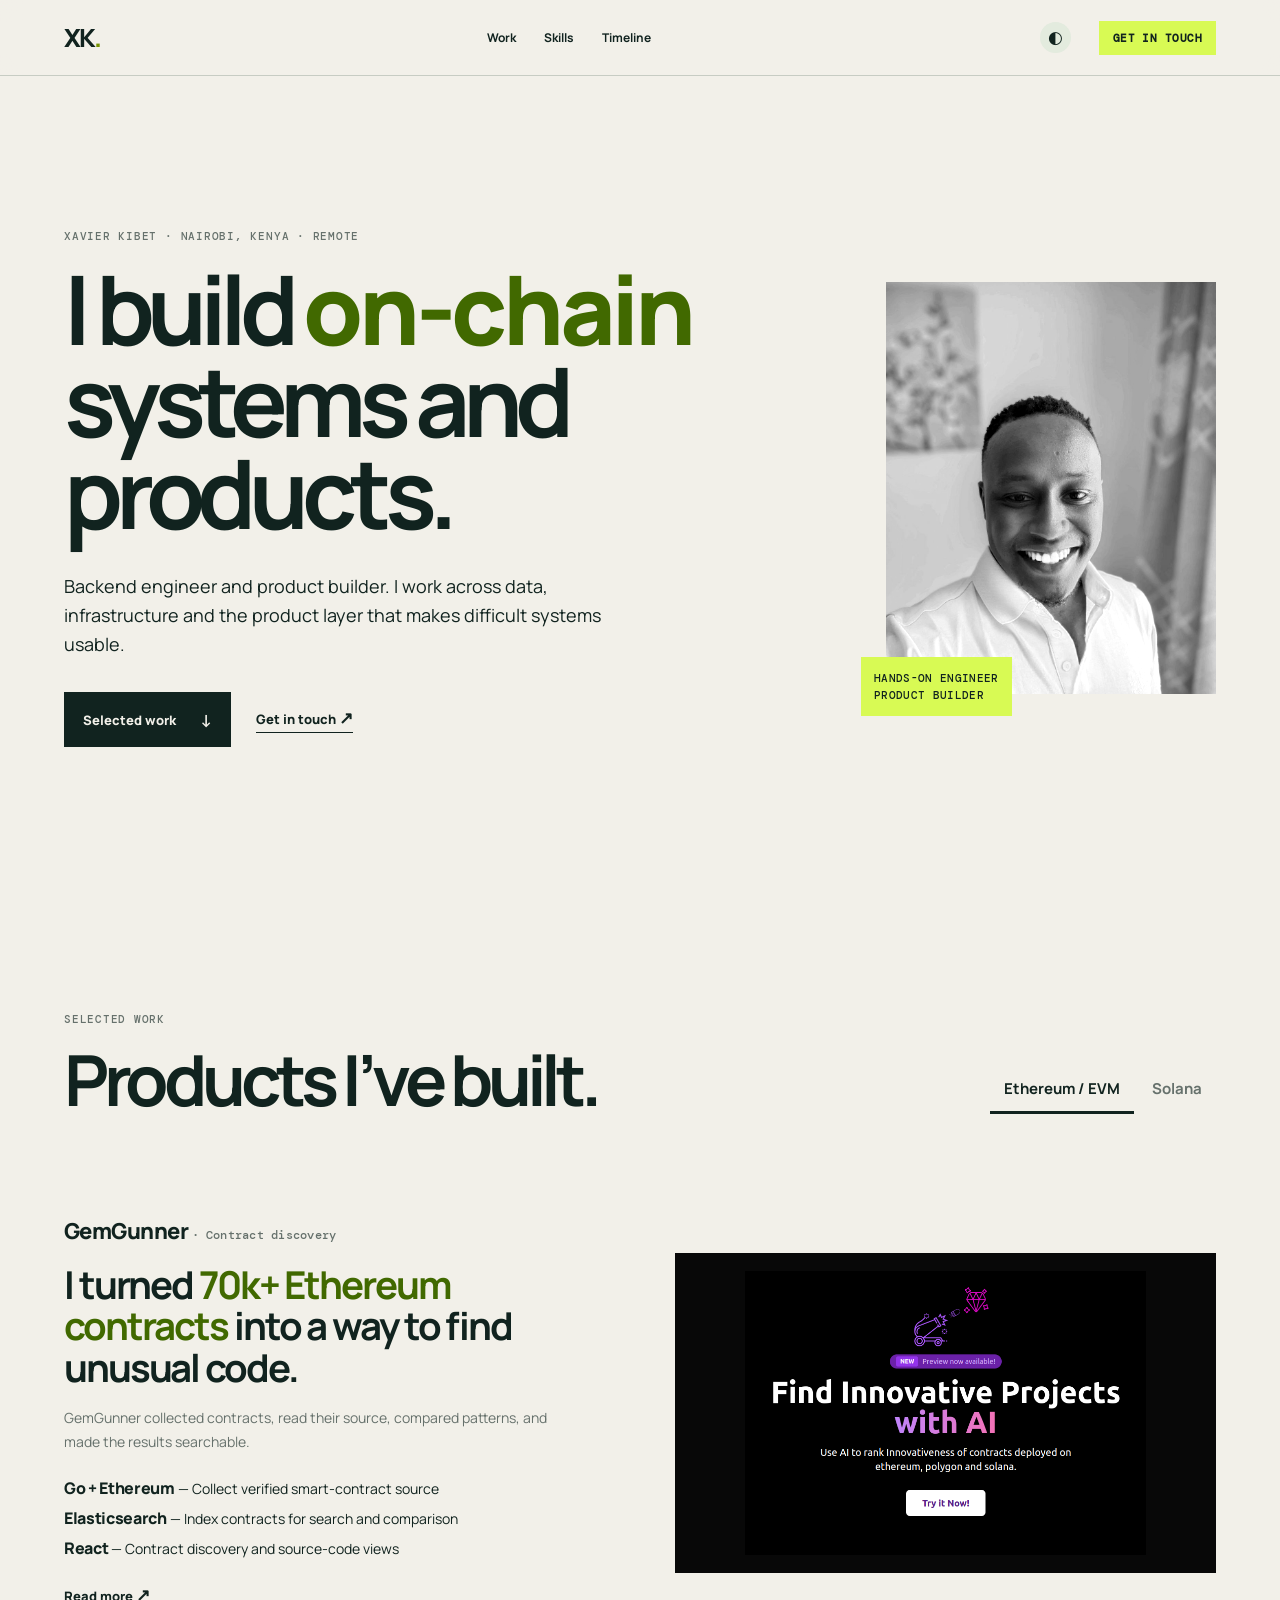
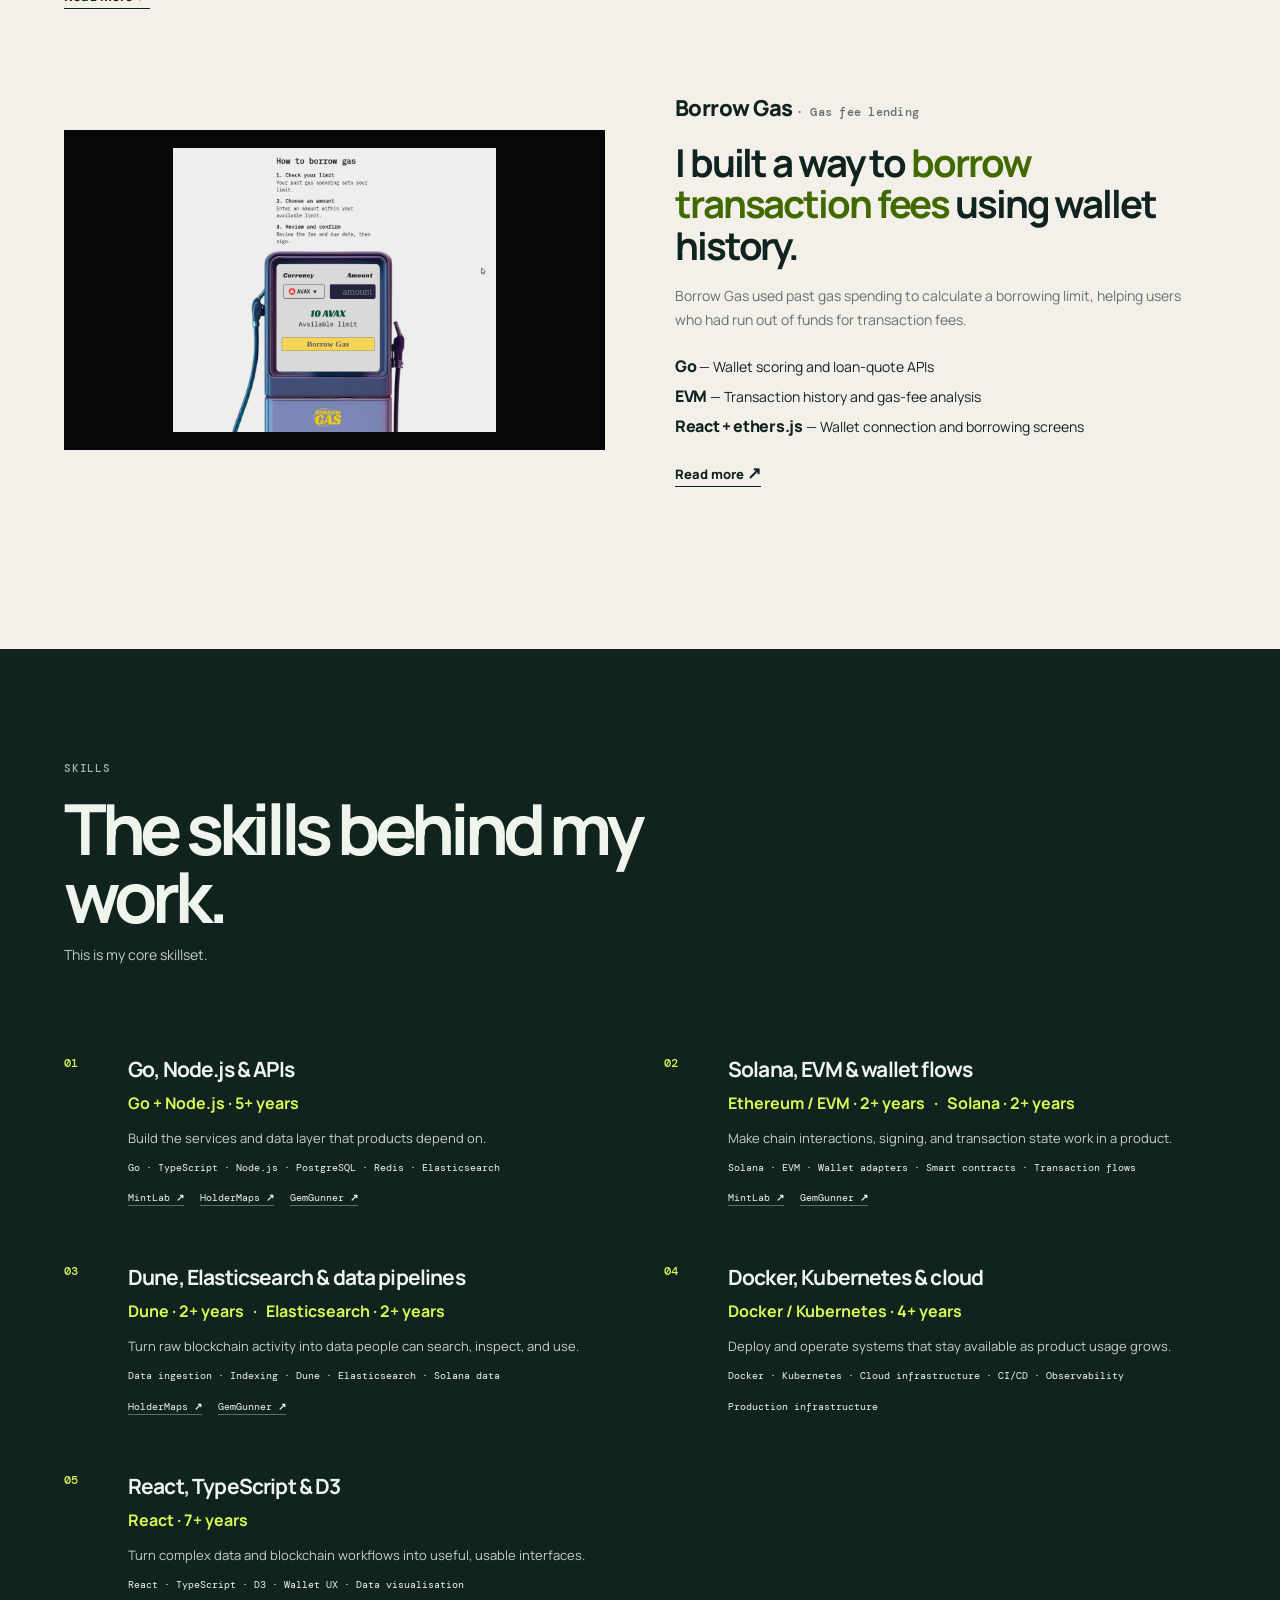
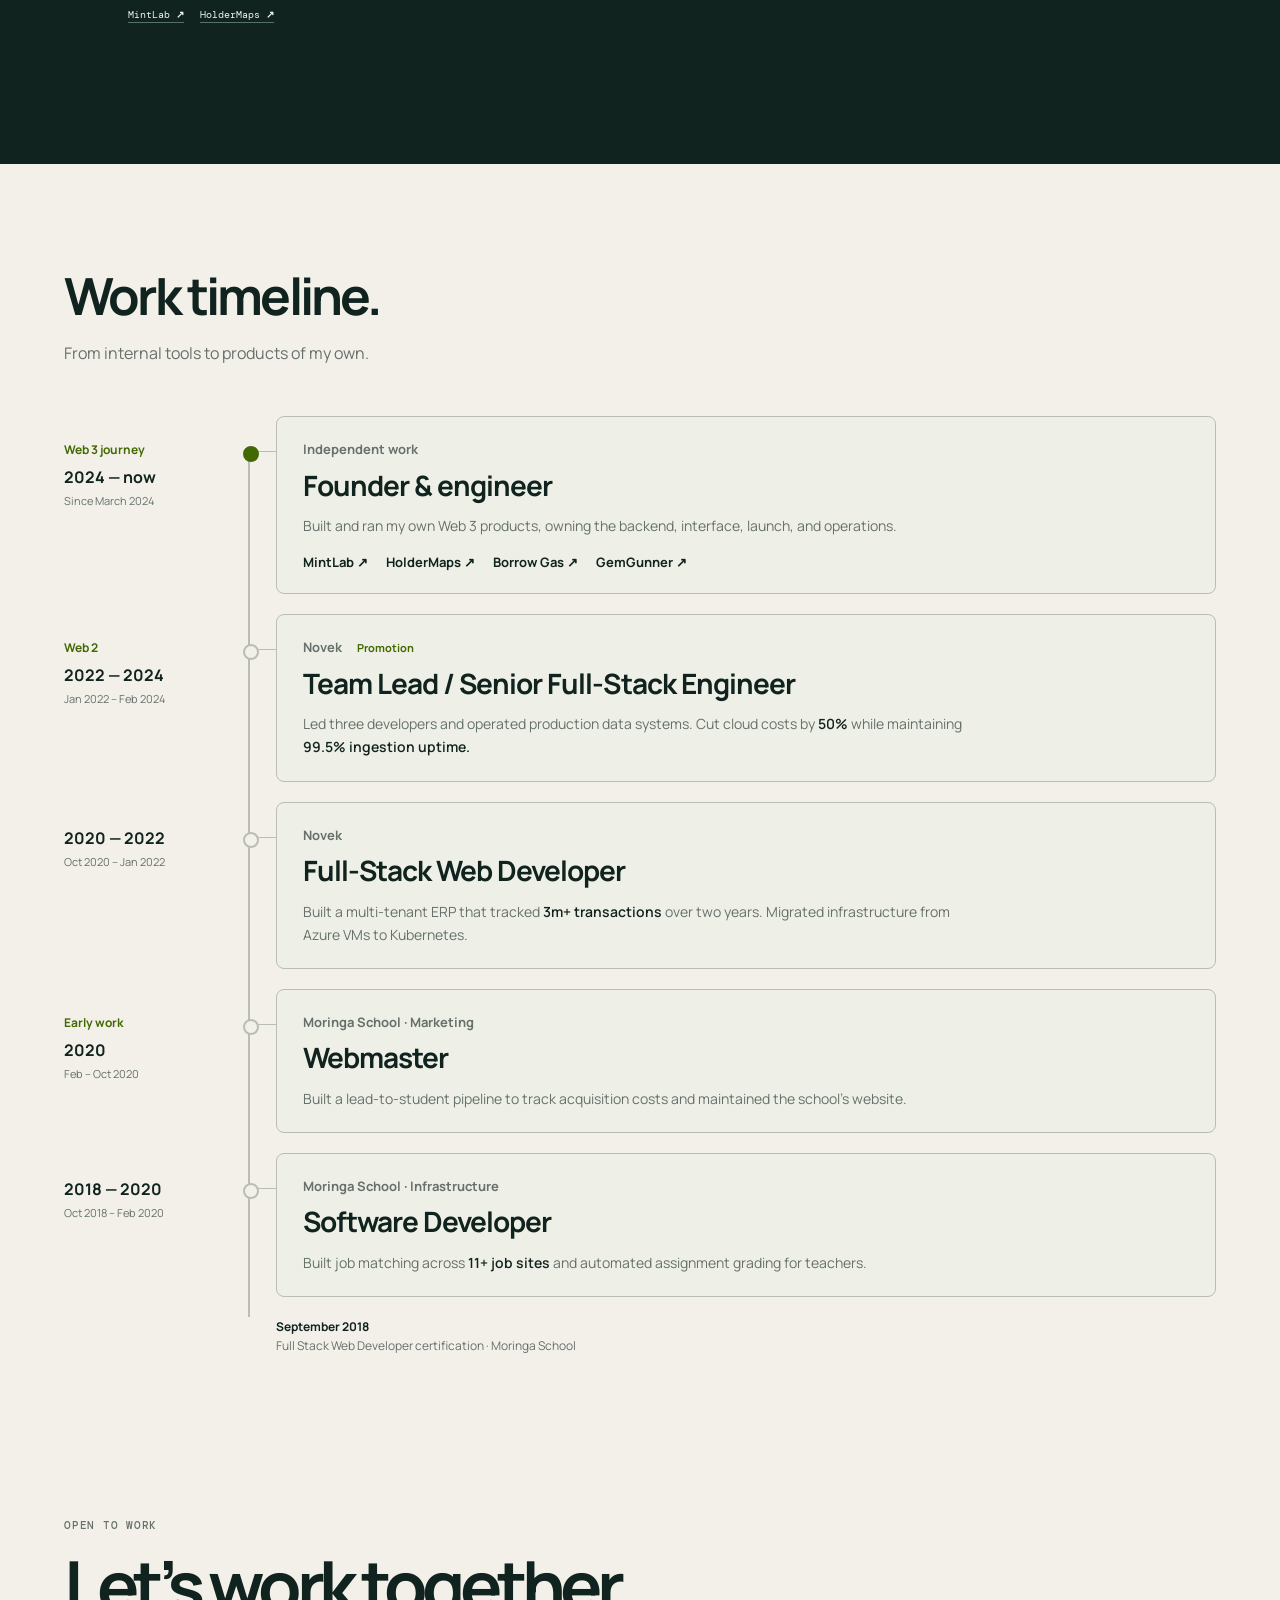
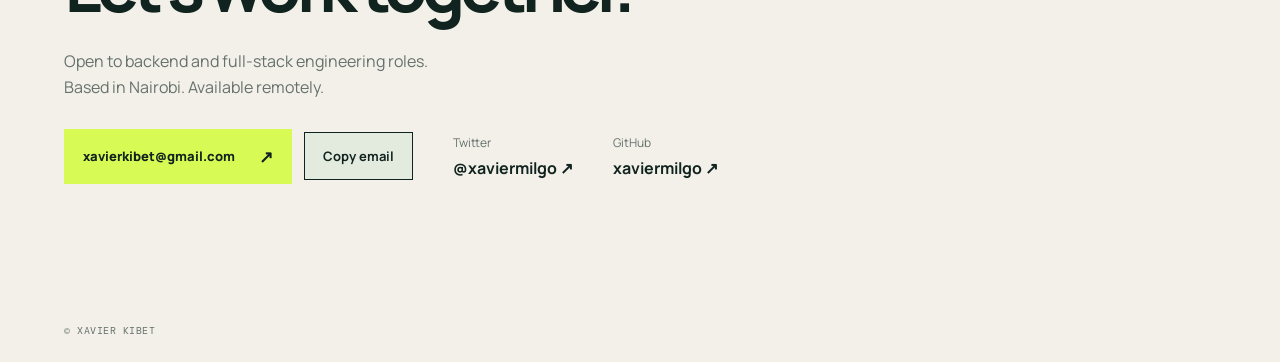
==== index.html @ a95733aa "Public portfolio" ====
<!doctype html>
<html lang="en">
  <head>
    <meta charset="UTF-8" />
    <meta name="viewport" content="width=device-width, initial-scale=1.0" />
    <meta name="description" content="Xavier Kibet — backend engineer and product builder for on-chain systems." />
    <title>Xavier Kibet — Systems, data, and shipped products</title>
    <link rel="preconnect" href="https://fonts.googleapis.com" />
    <link rel="preconnect" href="https://fonts.gstatic.com" crossorigin />
    <link href="https://fonts.googleapis.com/css2?family=DM+Mono:wght@400;500&family=Manrope:wght@400;500;600;700;800&family=Playfair+Display:ital,wght@0,500;1,500&display=swap" rel="stylesheet" />
    <link rel="stylesheet" href="styles.css" />
    <link rel="stylesheet" href="skills.css" />
    <link rel="stylesheet" href="screenshots.css" />
    <link rel="stylesheet" href="gallery.css" />
    <link rel="stylesheet" href="hero.css" />
    <link rel="stylesheet" href="skills-list.css" />
    <link rel="stylesheet" href="surfaces.css" />
    <link rel="stylesheet" href="timeline.css" />
    <link rel="stylesheet" href="contact.css" />
    <script defer src="theme.js"></script>
    <script defer src="lightbox.js"></script>
    <script defer src="gallery.js"></script>
    <script defer src="contact.js"></script>
  </head>
  <body>
    <header class="site-header">
      <a class="brand" href="#top" aria-label="Xavier Kibet home">XK<span>.</span></a>
      <nav aria-label="Main navigation"><a href="#work">Work</a><a href="#skills">Skills</a><a href="#timeline">Timeline</a></nav>
      <div class="header-actions"><button class="theme-toggle" type="button" aria-label="Switch colour theme" title="Switch colour theme"><span aria-hidden="true">◐</span></button><a class="availability" href="#contact">Get in touch</a></div>
    </header>
    <main id="top">
      <section class="hero wrap">
        <div class="hero-copy"><p class="kicker">Xavier Kibet · Nairobi, Kenya · Remote</p><h1>I build <em>on-chain</em> systems and products.</h1><p class="lede">Backend engineer and product builder. I work across data, infrastructure and the product layer that makes difficult systems usable.</p><div class="hero-actions"><a class="button dark" href="#work">Selected work <b>↓</b></a><a class="inline-link" href="mailto:xavierkibet@gmail.com">Get in touch <b>↗</b></a></div></div>
        <figure class="portrait"><img src="assets/xavier-kibet.jpg" alt="Xavier Kibet" /><figcaption>Hands-on engineer<br />Product builder</figcaption></figure>
      </section>
      <section id="work" class="gallery wrap">
        <header class="section-heading work-heading">
          <div><p class="kicker">Selected work</p><h2>Products I’ve built.</h2></div>
          <nav class="work-nav" aria-label="Projects by ecosystem">
            <a id="evm-tab" href="?ecosystem=evm#work" data-ecosystem="evm">Ethereum / EVM</a>
            <a id="solana-tab" href="?ecosystem=solana#work" data-ecosystem="solana">Solana</a>
          </nav>
        </header>
        <section class="work-group" id="evm-work" aria-labelledby="evm-work-title">
          <h2 class="work-group-title" id="evm-work-title">Ethereum / EVM <span>2 projects</span></h2>
          <article class="project gemgunner"><div class="project-copy"><p class="project-number">GemGunner <span>· Contract discovery</span></p><h3>I turned <mark>70k+ Ethereum contracts</mark> into a way to find unusual code.</h3><p>GemGunner collected contracts, read their source, compared patterns, and made the results searchable.</p><ul class="project-skills" aria-label="Skills used in this project"><li><strong>Go + Ethereum</strong><span>Collect verified smart-contract source</span></li><li><strong>Elasticsearch</strong><span>Index contracts for search and comparison</span></li><li><strong>React</strong><span>Contract discovery and source-code views</span></li></ul><a class="inline-link" href="projects/gemgunner/">Read more <b>↗</b></a></div><figure class="visual project-shot" tabindex="0" role="button" aria-label="Open image"><img src="projects/gemgunner/assets-screenshot.png" alt="GemGunner homepage showing contract discovery product" /></figure></article>
          <article class="project borrowgas reverse">
          <div class="project-copy">
            <p class="project-number">Borrow Gas <span>· Gas fee lending</span></p>
            <h3>I built a way to <mark>borrow transaction fees</mark> using wallet history.</h3>
            <p>Borrow Gas used past gas spending to calculate a borrowing limit, helping users who had run out of funds for transaction fees.</p>
            <ul class="project-skills" aria-label="Skills used in this project">
              <li><strong>Go</strong><span>Wallet scoring and loan-quote APIs</span></li>
              <li><strong>EVM</strong><span>Transaction history and gas-fee analysis</span></li>
              <li><strong>React + ethers.js</strong><span>Wallet connection and borrowing screens</span></li>
            </ul>
            <a class="inline-link" href="projects/borrow-gas/">Read more <b>↗</b></a>
          </div>
          <figure class="visual project-shot" tabindex="0" role="button" aria-label="Open Borrow Gas image"><img src="projects/borrow-gas/assets/product-screen.png" alt="Borrow Gas interface showing an AVAX borrowing amount and available limit" /></figure>
        </article>
        </section>
        <section class="work-group" id="solana-work" aria-labelledby="solana-work-title">
          <h2 class="work-group-title" id="solana-work-title">Solana <span>2 projects</span></h2>
          <article class="project mintlab"><div class="project-copy"><p class="project-number">MintLab <span>· Memecoin launchpad</span></p><h3>I built a Solana address tool used for <mark>100+ token launches.</mark></h3><p>It searched for memorable token addresses, then took people through launch. A single RTX 3090 found seven-character matches in under five minutes.</p><ul class="project-skills" aria-label="Skills used in this project"><li><strong>Go</strong><span>Address-search and token-launch APIs</span></li><li><strong>Solana</strong><span>Wallet signing and token deployment</span></li><li><strong>React</strong><span>Search, payment and launch screens</span></li></ul><a class="inline-link" href="projects/mintlab/">Read more <b>↗</b></a></div><figure class="visual project-shot" tabindex="0" role="button" aria-label="Open image"><img src="projects/mintlab/assets/product-screen.png" alt="MintLab product interface" /></figure></article>
          <article class="project holdermaps reverse"><div class="project-copy"><p class="project-number">HolderMaps <span>· Token ownership maps</span></p><h3>I made <mark>2m+ Solana wallet relationships</mark> easier to see.</h3><p>HolderMaps turned token ownership from a table of addresses into a visual map people could inspect.</p><ul class="project-skills" aria-label="Skills used in this project"><li><strong>Go + Dune</strong><span>Collect and process Solana ownership data</span></li><li><strong>Elasticsearch</strong><span>Index wallet relationships for lookup</span></li><li><strong>React + D3</strong><span>Interactive maps of token holders</span></li></ul><a class="inline-link" href="projects/holdermaps/">Read more <b>↗</b></a></div><figure class="visual project-shot" tabindex="0" role="button" aria-label="Open image"><img src="projects/holdermaps/assets/product-screen.png" alt="HolderMaps token ownership product interface" /></figure></article>
        </section>
      </section>
      <section id="skills" class="skills"><div class="wrap"><header class="section-heading"><p class="kicker">Skills</p><h2>The skills behind my work.</h2><p class="skills-intro">This is my core skillset.</p></header><ol class="skill-list"><li><span class="skill-count">01</span><div><h3>Go, Node.js &amp; APIs</h3><p class="experience-note"><strong>Go + Node.js · 5+ years</strong></p><p>Build the services and data layer that products depend on.</p><p class="skill-tech">Go · TypeScript · Node.js · PostgreSQL · Redis · Elasticsearch</p><div class="skill-projects"><a href="projects/mintlab/">MintLab <b>↗</b></a><a href="projects/holdermaps/">HolderMaps <b>↗</b></a><a href="projects/gemgunner/">GemGunner <b>↗</b></a></div></div></li><li><span class="skill-count">02</span><div><h3>Solana, EVM &amp; wallet flows</h3><p class="experience-note"><strong>Ethereum / EVM · 2+ years &nbsp; · &nbsp; Solana · 2+ years</strong></p><p>Make chain interactions, signing, and transaction state work in a product.</p><p class="skill-tech">Solana · EVM · Wallet adapters · Smart contracts · Transaction flows</p><div class="skill-projects"><a href="projects/mintlab/">MintLab <b>↗</b></a><a href="projects/gemgunner/">GemGunner <b>↗</b></a></div></div></li><li><span class="skill-count">03</span><div><h3>Dune, Elasticsearch &amp; data pipelines</h3><p class="experience-note"><strong>Dune · 2+ years &nbsp; · &nbsp; Elasticsearch · 2+ years</strong></p><p>Turn raw blockchain activity into data people can search, inspect, and use.</p><p class="skill-tech">Data ingestion · Indexing · Dune · Elasticsearch · Solana data</p><div class="skill-projects"><a href="projects/holdermaps/">HolderMaps <b>↗</b></a><a href="projects/gemgunner/">GemGunner <b>↗</b></a></div></div></li><li><span class="skill-count">04</span><div><h3>Docker, Kubernetes &amp; cloud</h3><p class="experience-note"><strong>Docker / Kubernetes · 4+ years</strong></p><p>Deploy and operate systems that stay available as product usage grows.</p><p class="skill-tech">Docker · Kubernetes · Cloud infrastructure · CI/CD · Observability</p><div class="skill-projects"><span>Production infrastructure</span></div></div></li><li><span class="skill-count">05</span><div><h3>React, TypeScript &amp; D3</h3><p class="experience-note"><strong>React · 7+ years</strong></p><p>Turn complex data and blockchain workflows into useful, usable interfaces.</p><p class="skill-tech">React · TypeScript · D3 · Wallet UX · Data visualisation</p><div class="skill-projects"><a href="projects/mintlab/">MintLab <b>↗</b></a><a href="projects/holdermaps/">HolderMaps <b>↗</b></a></div></div></li></ol></div></section>
      <section id="timeline" class="timeline wrap" aria-labelledby="timeline-title">
        <header class="timeline-heading"><h2 id="timeline-title">Work timeline.</h2><p>From internal tools to products of my own.</p></header>
        <ol class="timeline-rows">
          <li class="timeline-row" data-era="web3" id="timeline-web3">
            <p class="timeline-date"><span class="timeline-era">Web 3 journey</span><strong>2024 — now</strong><span>Since March 2024</span></p>
            <article><p class="timeline-company">Independent work</p><h3>Founder &amp; engineer</h3><p>Built and ran my own Web 3 products, owning the backend, interface, launch, and operations.</p><div class="timeline-projects"><a href="projects/mintlab/">MintLab ↗</a><a href="projects/holdermaps/">HolderMaps ↗</a><a href="projects/borrow-gas/">Borrow Gas ↗</a><a href="projects/gemgunner/">GemGunner ↗</a></div></article>
          </li>
          <li class="timeline-row" data-era="web2" id="timeline-web2">
            <p class="timeline-date"><span class="timeline-era">Web 2</span><strong>2022 — 2024</strong><span>Jan 2022 – Feb 2024</span></p>
            <article><p class="timeline-company">Novek <span>Promotion</span></p><h3>Team Lead / Senior Full-Stack Engineer</h3><p>Led three developers and operated production data systems. Cut cloud costs by <strong>50%</strong> while maintaining <strong>99.5% ingestion uptime.</strong></p></article>
          </li>
          <li class="timeline-row" data-era="web2">
            <p class="timeline-date"><strong>2020 — 2022</strong><span>Oct 2020 – Jan 2022</span></p>
            <article><p class="timeline-company">Novek</p><h3>Full-Stack Web Developer</h3><p>Built a multi-tenant ERP that tracked <strong>3m+ transactions</strong> over two years. Migrated infrastructure from Azure VMs to Kubernetes.</p></article>
          </li>
          <li class="timeline-row" data-era="early" id="timeline-early">
            <p class="timeline-date"><span class="timeline-era">Early work</span><strong>2020</strong><span>Feb – Oct 2020</span></p>
            <article><p class="timeline-company">Moringa School · Marketing</p><h3>Webmaster</h3><p>Built a lead-to-student pipeline to track acquisition costs and maintained the school’s website.</p></article>
          </li>
          <li class="timeline-row" data-era="early">
            <p class="timeline-date"><strong>2018 — 2020</strong><span>Oct 2018 – Feb 2020</span></p>
            <article><p class="timeline-company">Moringa School · Infrastructure</p><h3>Software Developer</h3><p>Built job matching across <strong>11+ job sites</strong> and automated assignment grading for teachers.</p></article>
          </li>
        </ol>
        <p class="timeline-origin"><strong>September 2018</strong> Full Stack Web Developer certification · Moringa School</p>
      </section>
      <section id="contact" class="contact wrap" aria-labelledby="contact-title">
        <p class="kicker">Open to work</p>
        <h2 id="contact-title">Let’s work together.</h2>
        <p>Open to backend and full-stack engineering roles.<br />Based in Nairobi. Available remotely.</p>
        <div class="contact-links">
          <div class="contact-email">
            <a class="button acid" href="mailto:xavierkibet@gmail.com">xavierkibet@gmail.com <b aria-hidden="true">↗</b></a>
            <button class="copy-email" type="button" data-email="xavierkibet@gmail.com">Copy email</button>
            <span class="copy-status" role="status" aria-live="polite"></span>
          </div>
          <a class="contact-social" href="https://twitter.com/xaviermilgo" target="_blank" rel="noreferrer"><span>Twitter</span><strong>@xaviermilgo <b aria-hidden="true">↗</b></strong></a>
          <a class="contact-social" href="https://github.com/xaviermilgo" target="_blank" rel="noreferrer"><span>GitHub</span><strong>xaviermilgo <b aria-hidden="true">↗</b></strong></a>
        </div>
      </section>
    </main><dialog class="lightbox" aria-label="Expanded project image"><button class="lightbox-close" type="button" aria-label="Close expanded image">×</button><img class="lightbox-image" alt="" /></dialog><footer><span>© Xavier Kibet</span></footer>
  </body>
</html>
---- styles.css ----
:root{--ink:#11231f;--paper:#f2f0e9;--surface:#e3ebde;--lime:#d8fa54;--orange:#ff6b35;--muted:#66716c;--line:#c7ccc3;--inverse:#eff4ec;--shadow:rgba(17,35,31,.11)}@media(prefers-color-scheme:dark){:root{--ink:#edf3ed;--paper:#12211d;--surface:#1a3029;--lime:#c6f04d;--orange:#ff8152;--muted:#abb9b0;--line:#38534a;--inverse:#11231f;--shadow:rgba(0,0,0,.24)}}body[data-theme=light]{--ink:#11231f;--paper:#f2f0e9;--surface:#e3ebde;--lime:#d8fa54;--orange:#ff6b35;--muted:#66716c;--line:#c7ccc3;--inverse:#eff4ec;--shadow:rgba(17,35,31,.11)}body[data-theme=dark]{--ink:#edf3ed;--paper:#12211d;--surface:#1a3029;--lime:#c6f04d;--orange:#ff8152;--muted:#abb9b0;--line:#38534a;--inverse:#11231f;--shadow:rgba(0,0,0,.24)}*{box-sizing:border-box}html{scroll-behavior:smooth}body{margin:0;color:var(--ink);background:var(--paper);font-family:Manrope,Arial,sans-serif;transition:background .2s,color .2s}a{color:inherit;text-decoration:none}.wrap{max-width:1280px;margin:auto;padding-left:clamp(24px,5vw,76px);padding-right:clamp(24px,5vw,76px)}.site-header{height:76px;display:flex;align-items:center;justify-content:space-between;padding:0 clamp(24px,5vw,76px);border-bottom:1px solid var(--line);position:sticky;top:0;background:color-mix(in srgb,var(--paper) 94%,transparent);backdrop-filter:blur(12px);z-index:10}.brand{font-weight:800;font-size:25px;letter-spacing:-.09em}.brand span{color:#769300}.site-header nav,.header-actions{display:flex;align-items:center;gap:28px}.site-header nav{font-size:12px;font-weight:700}.availability{font-family:"DM Mono",monospace;font-size:11px;text-transform:uppercase;letter-spacing:.04em}.availability i{display:inline-block;width:8px;height:8px;border-radius:50%;background:#48b879;margin-right:7px}.theme-toggle{width:31px;height:31px;border:1px solid var(--line);border-radius:50%;background:transparent;color:var(--ink);cursor:pointer;font-size:17px;line-height:1}.hero{min-height:calc(100vh - 76px);display:grid;grid-template-columns:1.35fr .65fr;align-items:center;gap:60px;padding-top:60px;padding-bottom:60px}.kicker,.project-number{font:500 11px "DM Mono",monospace;letter-spacing:.07em;text-transform:uppercase;margin:0 0 20px;color:var(--muted)}.hero h1,.section-heading h2,.archive h2,.contact h2{letter-spacing:-.075em;line-height:.96;margin:0}.hero h1{font-size:clamp(56px,7.5vw,110px);max-width:800px}.hero h1 em{font-family:"Playfair Display",Georgia,serif;font-weight:500}.lede{font-size:18px;line-height:1.62;max-width:600px;margin:33px 0}.hero-actions{display:flex;align-items:center;gap:25px}.button{font-size:13px;font-weight:800;padding:16px 19px;display:inline-flex;gap:24px;align-items:center}.button.dark{color:var(--paper);background:var(--ink)}.button.acid{background:var(--lime);color:#11231f}.button b,.inline-link b{font-size:17px}.inline-link{font-size:13px;font-weight:800;border-bottom:1px solid var(--ink);padding-bottom:3px}.portrait{margin:0;position:relative;max-width:330px;justify-self:end}.portrait:after{content:"";position:absolute;z-index:-1;width:100%;height:100%;border:1px solid var(--ink);right:-19px;top:18px}.portrait img{display:block;width:100%;aspect-ratio:4/5;object-fit:cover;filter:grayscale(100%) contrast(1.1)}.portrait figcaption{background:var(--lime);color:#11231f;font:500 11px/1.5 "DM Mono",monospace;text-transform:uppercase;letter-spacing:.03em;padding:13px;position:absolute;bottom:-22px;left:-25px}.gallery{padding-top:112px;padding-bottom:120px;border-top:1px solid var(--line)}.section-heading{margin-bottom:60px}.section-heading h2{font-size:clamp(42px,5.5vw,75px);max-width:770px}.project{display:grid;grid-template-columns:1fr 1fr;gap:70px;align-items:center;border-top:1px solid var(--line);padding:45px 0}.project:last-child{border-bottom:1px solid var(--line)}.project.reverse .project-copy{order:2}.project.reverse .visual{order:1}.project h3{font-size:clamp(28px,3vw,43px);line-height:1.08;letter-spacing:-.055em;margin:0 0 18px}.project h3 mark{color:#587000;background:transparent}.project-copy>p:not(.project-number){font-size:14px;line-height:1.72;color:var(--muted);max-width:520px;margin:0 0 19px}.project-tags{display:flex;gap:7px;flex-wrap:wrap;margin:0 0 22px}.project-tags span{border:1px solid var(--line);border-radius:20px;padding:5px 9px;font:10px "DM Mono",monospace;color:var(--muted)}.visual{height:320px;position:relative;background:var(--surface);overflow:hidden;padding:21px}.visual-label{font:500 10px "DM Mono",monospace;text-transform:uppercase;letter-spacing:.06em;color:var(--muted)}.gpu-flow{position:absolute;inset:0 22px;top:98px;display:flex;align-items:center}.flow-box{width:31%;min-height:106px;border:1px solid var(--ink);background:var(--paper);padding:15px;display:flex;flex-direction:column;justify-content:center;font:700 13px/1.1 Manrope}.flow-box small{font:10px/1.45 "DM Mono",monospace;color:var(--muted);margin-top:8px}.flow-box.core{background:var(--ink);color:var(--paper);align-items:center;text-align:center;position:relative}.flow-box.core i{position:absolute;width:8px;height:8px;border-radius:50%;background:var(--lime)}.flow-box.core i:nth-child(1){top:17px;left:19px}.flow-box.core i:nth-child(2){top:17px;right:19px}.flow-box.core i:nth-child(3){bottom:17px;left:19px}.flow-box.core i:nth-child(4){bottom:17px;right:19px}.flow-box.verified{color:#4d7c10;text-align:center;font-size:27px}.arrow{flex:1;text-align:center;font-size:22px}.visual-stat{position:absolute;bottom:21px;left:21px;display:flex;align-items:baseline;gap:9px}.visual-stat strong{font-size:23px;letter-spacing:-.06em}.visual-stat span{font:10px "DM Mono",monospace;color:var(--muted)}.map-visual{background:var(--ink)}.map-visual .visual-label{color:#aebfb6}.map-node{position:absolute;border-radius:50%;background:var(--lime);box-shadow:0 0 0 7px rgba(216,250,84,.13)}.map-node.a{width:55px;height:55px;top:75px;left:26%}.map-node.b{width:30px;height:30px;top:163px;left:17%;background:var(--orange)}.map-node.c{width:80px;height:80px;top:125px;left:48%}.map-node.d{width:23px;height:23px;top:75px;right:18%;background:var(--orange)}.map-node.e{width:39px;height:39px;bottom:50px;right:28%}.map-node.f{width:18px;height:18px;bottom:42px;left:39%;background:#8ed6ff}.map-line{position:absolute;height:1px;background:#7b968a;transform-origin:left}.map-line.one{width:140px;left:27%;top:116px;transform:rotate(26deg)}.map-line.two{width:135px;left:55%;top:163px;transform:rotate(-41deg)}.map-line.three{width:120px;left:29%;top:189px;transform:rotate(-22deg)}.map-caption{position:absolute;bottom:21px;left:21px;color:#bfcfc6;font:10px "DM Mono",monospace;text-transform:uppercase}.index-visual ol{list-style:none;padding:0;margin:48px 0 0;display:flex;gap:0}.index-visual li{flex:1;border-top:1px solid var(--ink);padding:13px 6px 0;font:10px "DM Mono",monospace;text-transform:uppercase;color:var(--muted)}.index-visual li span{display:block;color:var(--ink);margin-bottom:7px}.index-result{position:absolute;bottom:26px;right:26px;background:var(--lime);color:#11231f;padding:15px;display:flex;flex-direction:column}.index-result b{font-size:28px;letter-spacing:-.07em}.index-result small{font:9px "DM Mono",monospace;text-transform:uppercase}.skills{background:var(--ink);color:var(--inverse);padding:112px 0}.skills .kicker{color:#a7b9ae}.skills-grid{display:grid;grid-template-columns:repeat(4,1fr);border-top:1px solid #587166}.skills-grid article{border-right:1px solid #587166;min-height:285px;padding:20px 20px 0 0;margin-right:20px}.skills-grid article:last-child{border:0}.skills-grid article>p{font:11px "DM Mono",monospace;color:var(--lime)}.skills-grid h3{font-size:23px;letter-spacing:-.05em;line-height:1.05;margin:42px 0 20px}.skills-grid ul{list-style:none;padding:0;margin:0;columns:2}.skills-grid li{font-size:12px;line-height:1.75;color:#b9c9c0}.archive{padding-top:125px;padding-bottom:125px}.archive h2,.contact h2{font-size:clamp(42px,5.5vw,75px);max-width:790px}.archive-intro{line-height:1.65;max-width:570px;color:var(--muted);margin:27px 0 44px}.archive-grid{display:grid;grid-template-columns:repeat(3,1fr);gap:15px}.archive-item{border:1px solid var(--line);min-height:240px;padding:21px;display:flex;flex-direction:column}.archive-item.featured{background:var(--surface)}.archive-item span{font:10px "DM Mono",monospace;text-transform:uppercase;color:#60730c}.archive-item h3{font-size:31px;letter-spacing:-.06em;margin:42px 0 12px}.archive-item p{font-size:13px;line-height:1.55;color:var(--muted);margin:0}.archive-item b{font-size:12px;margin-top:auto}.contact{border-top:1px solid var(--line);padding-top:115px;padding-bottom:115px}.contact>p:not(.kicker){max-width:550px;line-height:1.65;color:var(--muted);margin:28px 0}.contact .button{margin-top:10px}footer{padding:25px clamp(24px,5vw,76px);border-top:1px solid var(--line);display:flex;justify-content:space-between;font:10px "DM Mono",monospace;text-transform:uppercase;color:var(--muted);letter-spacing:.05em}@media(max-width:760px){.site-header{height:65px}.site-header nav{display:none}.header-actions{gap:13px}.availability{font-size:10px}.hero{grid-template-columns:1fr;gap:55px;padding-top:75px}.portrait{justify-self:start;width:62%;margin-left:15px}.hero h1{font-size:clamp(53px,16vw,83px)}.gallery,.archive{padding-top:78px;padding-bottom:78px}.project,.project.reverse{grid-template-columns:1fr;gap:29px}.project.reverse .project-copy{order:1}.project.reverse .visual{order:2}.visual{height:290px}.flow-box{padding:10px;font-size:11px}.flow-box small{font-size:8px}.visual-stat{right:21px}.visual-stat span{max-width:120px}.skills{padding:78px 0}.skills-grid,.archive-grid{grid-template-columns:1fr}.skills-grid article{border-right:0;border-bottom:1px solid #587166;margin:0;padding:19px 0;min-height:0}.skills-grid h3{margin:24px 0 15px}.archive-grid{gap:10px}footer{gap:12px;flex-wrap:wrap}}
---- skills.css ----
.skills{background:#11231f;color:#eff4ec}.skills .kicker{color:#a7b9ae}.skill-evidence-grid{display:grid;grid-template-columns:repeat(3,1fr);border-top:1px solid #587166}.skill-evidence-grid article{padding:25px 22px 28px 0;margin:0 22px 0 0;border-right:1px solid #587166;border-bottom:1px solid #587166}.skill-evidence-grid article:nth-child(3n){border-right:0;margin-right:0;padding-right:0}.brand-strip{display:flex;gap:9px;height:58px;margin-bottom:25px}.brand-mark{width:58px;height:58px;border-radius:13px;display:grid;place-items:center;padding:13px}.brand-mark img{display:block;max-width:100%;max-height:100%}.brand-mark.on-light{background:#f7f8f6}.brand-mark.solana{background:#050505}.brand-mark.dune{background:#fff;padding:10px}.brand-mark.react{background:#061b25}.skill-evidence-grid h3{font-size:20px;line-height:1.05;letter-spacing:-.04em;margin:0 0 9px}.skill-evidence-grid p{font-size:12px;line-height:1.58;color:#c3d0c8;margin:0 0 13px;min-height:57px}.skill-projects{display:flex;flex-wrap:wrap;gap:7px}.skill-projects a,.skill-projects span{border:1px solid #587166;border-radius:15px;padding:5px 8px;color:#eff4ec;font:10px "DM Mono",monospace}.skill-projects a:hover{border-color:#d8fa54;color:#d8fa54}@media(max-width:760px){.skill-evidence-grid{grid-template-columns:1fr}.skill-evidence-grid article,.skill-evidence-grid article:nth-child(3n){margin:0;padding:20px 0;border-right:0}.skill-evidence-grid article:last-child{border-bottom:0}.skill-evidence-grid p{min-height:0}}
---- screenshots.css ----
.project-shot{margin:0;padding:18px;background:#080808;border:1px solid var(--line);display:flex;flex-direction:column;cursor:zoom-in}.project-shot img{width:100%;height:100%;object-fit:contain;object-position:center;display:block}.project-shot:focus-visible{outline:3px solid var(--lime);outline-offset:4px}.lightbox{max-width:min(1200px,94vw);max-height:92vh;padding:0;border:0;background:#080808;box-shadow:0 24px 80px rgba(0,0,0,.55)}.lightbox::backdrop{background:rgba(0,0,0,.82);backdrop-filter:blur(4px)}.lightbox-image{display:block;max-width:94vw;max-height:92vh;width:auto;height:auto}.lightbox-close{position:fixed;top:18px;right:18px;width:42px;height:42px;border:1px solid rgba(255,255,255,.45);border-radius:50%;background:rgba(0,0,0,.65);color:#fff;font-size:30px;line-height:1;cursor:pointer;z-index:2}@media(max-width:760px){.lightbox-close{top:12px;right:12px}}
---- gallery.css ----
.work-heading {
  display: flex;
  align-items: flex-end;
  justify-content: space-between;
  gap: 24px;
}

.work-nav {
  display: flex;
  flex-shrink: 0;
  gap: 4px;
  margin: 0;
  font-size: 15px;
  font-weight: 700;
}

.work-nav a {
  padding: 12px 14px;
  border-bottom: 3px solid transparent;
  text-decoration: none;
  color: var(--muted);
  white-space: nowrap;
}

.work-nav a[aria-selected="true"] {
  color: var(--ink);
  border-bottom-color: currentColor;
}

.work-nav a:hover {
  color: var(--ink);
}

.has-tabs .work-group-title {
  display: none;
}

.has-tabs .work-group {
  margin-top: 0;
}

.work-group[hidden] {
  display: none;
}

@media (max-width: 1050px) {
  .work-heading {
    flex-wrap: wrap;
  }
  .work-nav {
    margin-left: auto;
  }
}

@media (max-width: 600px) {
  .work-nav {
    width: 100%;
    justify-content: flex-end;
    font-size: 14px;
  }
}

.work-nav a:focus-visible {
  outline: 2px solid var(--ink);
  outline-offset: 5px;
}

.work-group {
  scroll-margin-top: 100px;
}

.work-group + .work-group {
  margin-top: 40px;
}

.work-group-title {
  display: flex;
  align-items: baseline;
  gap: 16px;
  margin: 0 0 20px;
  color: var(--ink);
  font-size: 24px;
  letter-spacing: -.03em;
}

.work-group-title span {
  color: var(--muted);
  font: 500 12px/1.4 "DM Mono", monospace;
  letter-spacing: 0;
}

.project-skills {
  list-style: none;
  padding: 0;
  margin: 16px 0 20px;
}

.project-skills li {
  padding: 3px 0;
  line-height: 1.5;
}

.project-skills strong {
  color: var(--ink);
  font: 800 16px/1.5 "Manrope", sans-serif;
  letter-spacing: -.02em;
}

.project-skills span {
  color: var(--ink);
  font-size: 14px;
  line-height: 1.5;
}

.project-skills span::before {
  content: " — ";
}

.project h3 mark {
  color: #416900;
  background: transparent;
}

.project-number {
  font: 800 22px/1.15 "Manrope", sans-serif;
  letter-spacing: -.025em;
  text-transform: none;
  color: var(--ink);
}

.project-number span {
  font: 500 12px/1.2 "DM Mono", monospace;
  letter-spacing: .02em;
  color: var(--muted);
}

body[data-theme="dark"] .project h3 mark {
  color: #d8fa54;
}

@media (prefers-color-scheme: dark) {
  body:not([data-theme]) .project h3 mark {
    color: #d8fa54;
  }
}
---- hero.css ----
.hero h1 em {
  color: #416900;
  font-family: inherit;
  font-style: normal;
  font-weight: 800;
  white-space: nowrap;
  letter-spacing: -.045em;
}

body[data-theme="dark"] .hero h1 em {
  color: #d8fa54;
}

@media (prefers-color-scheme: dark) {
  body:not([data-theme]) .hero h1 em {
    color: #d8fa54;
  }
}
---- skills-list.css ----
.skills .section-heading {
  max-width: 720px;
}

.skills-intro {
  max-width: 580px;
  margin: 14px 0 0;
  color: #c3d0c8;
  font-size: 14px;
  line-height: 1.6;
}

.skill-list {
  display: grid;
  grid-template-columns: repeat(2, minmax(0, 1fr));
  gap: 0 48px;
  margin: 50px 0 0;
  padding: 0;
  list-style: none;
  border-top: 1px solid #587166;
}

.skill-list li {
  display: grid;
  grid-template-columns: 48px 1fr;
  gap: 16px;
  padding: 28px 0;
  border-bottom: 1px solid #587166;
}

.skill-count {
  color: #d8fa54;
  font: 500 12px "DM Mono", monospace;
}

.skill-list h3 {
  margin: 0 0 8px;
  color: #eff4ec;
  font-size: 21px;
  letter-spacing: -.04em;
}

.skill-list p:not(.skill-tech) {
  margin: 0 0 12px;
  color: #c3d0c8;
  font-size: 13px;
  line-height: 1.55;
}

.skill-tech {
  margin: 0 0 13px;
  color: #eff4ec;
  font: 10px/1.55 "DM Mono", monospace;
}

@media (max-width: 700px) {
  .skill-list {
    grid-template-columns: 1fr;
    gap: 0;
    margin-top: 34px;
  }
}
---- surfaces.css ----
/* Use spacing for structure; reserve lines for interactive cues. */
.gallery,
.project,
.project:last-child,
.project-shot,
.skill-list,
.skill-list li,
.contact,
footer {
  border: 0;
}

.portrait::after {
  display: none;
}

.theme-toggle {
  border: 0;
  background: var(--surface);
}

.skill-projects {
  gap: 8px 16px;
}

.skill-projects a,
.skill-projects span {
  border: 0;
  border-radius: 0;
  padding: 3px 0;
}

.skill-projects a {
  text-decoration: underline;
  text-decoration-color: #587166;
  text-underline-offset: 4px;
}

.skill-projects a:hover {
  text-decoration-color: currentColor;
}
---- timeline.css ----
.timeline {
  --timeline-accent: #416900;
  --timeline-stroke: color-mix(in srgb, var(--ink) 25%, var(--paper));
  padding-top: 96px;
  padding-bottom: 48px;
  scroll-margin-top: 90px;
}
.timeline-heading { margin-bottom: 32px; }
.timeline-heading h2 { margin: 0; font-size: clamp(36px, 4vw, 54px); letter-spacing: -.055em; }
.timeline-heading p { color: var(--muted); margin: 12px 0 0; font-size: 16px; }
.timeline-rows { position: relative; list-style: none; padding: 20px 0 0; margin: 0; }
.timeline-rows::before {
  content: "";
  position: absolute;
  left: 184px;
  top: 52px;
  bottom: 0;
  width: 2px;
  background: var(--timeline-stroke);
}
.timeline-row {
  position: relative;
  display: grid;
  grid-template-columns: 160px minmax(0, 1fr);
  gap: 52px;
  align-items: start;
  padding-bottom: 20px;
  scroll-margin-top: 170px;
}
.timeline-row::before {
  content: "";
  position: absolute;
  left: 179px;
  top: 30px;
  width: 12px;
  height: 12px;
  border: 2px solid var(--timeline-stroke);
  border-radius: 50%;
  background: var(--paper);
  z-index: 2;
}
.timeline-row::after {
  content: "";
  position: absolute;
  left: 190px;
  top: 35px;
  width: 22px;
  height: 1px;
  background: var(--timeline-stroke);
  z-index: 1;
}
.timeline-date { margin: 25px 0 0; }
.timeline-date strong { display: block; font-size: 16px; font-weight: 700; }
.timeline-date span { display: block; margin-top: 5px; font-size: 11px; color: var(--muted); }
.timeline-date .timeline-era { margin: 0 0 8px; color: var(--timeline-accent); font-size: 12px; font-weight: 700; }
.timeline-row article {
  position: relative;
  padding: 22px 26px;
  border: 1px solid var(--timeline-stroke);
  border-radius: 8px;
  background: color-mix(in srgb, var(--surface) 25%, var(--paper));
}
.timeline-row article .timeline-company {
  margin: 0 0 8px;
  font-size: 13px;
  font-weight: 700;
  color: var(--muted);
}
.timeline-company span { margin-left: 12px; color: var(--timeline-accent); font-size: 11px; }
.timeline-row h3 { margin: 0; font-size: clamp(21px, 2.2vw, 28px); letter-spacing: -.035em; line-height: 1.2; }
.timeline-row article p { font-size: 14px; line-height: 1.65; color: var(--muted); margin: 12px 0 0; max-width: 680px; }
.timeline-row article p strong { color: var(--ink); font-weight: 600; }
.timeline-row:first-child::before { background: var(--timeline-accent); border-color: var(--timeline-accent); }
.timeline-projects { display: flex; flex-wrap: wrap; gap: 8px 18px; margin-top: 16px; }
.timeline-projects a { font-size: 13px; font-weight: 700; }
.timeline-projects a:hover { text-decoration: underline; text-underline-offset: 4px; }
.timeline-origin { margin: 0 0 0 212px; color: var(--muted); font-size: 12px; line-height: 1.6; }
.timeline-origin strong { display: block; color: var(--ink); }
body[data-theme="dark"] .timeline { --timeline-accent: #d8fa54; }
@media (prefers-color-scheme: dark) {
  body:not([data-theme]) .timeline { --timeline-accent: #d8fa54; }
}
.skill-list .experience-note strong { color: #d8fa54; font-size: 16px; }
@media (max-width: 760px) {
  .timeline { padding-top: 64px; }
  .timeline-rows::before { left: 5px; top: 26px; }
  .timeline-row { grid-template-columns: 1fr; gap: 10px; padding: 0 0 24px 28px; scroll-margin-top: 155px; }
  .timeline-date { margin: 0; }
  .timeline-date strong { display: inline; font-size: 14px; }
  .timeline-date span { display: inline; margin-left: 8px; font-size: 10px; }
  .timeline-date .timeline-era { display: block; margin: 0 0 6px; }
  .timeline-row::before { left: 0; top: 5px; }
  .timeline-row::after { left: 11px; top: 10px; width: 17px; }
  .timeline-row article { padding: 18px; }
  .timeline-origin { margin-left: 28px; }
}
@media (prefers-reduced-motion: reduce) {
  html { scroll-behavior: auto; }
}
---- contact.css ----
.contact {
  scroll-margin-top: 90px;
}
.header-actions .availability {
  display: inline-flex;
  align-items: center;
  gap: 8px;
  padding: 10px 14px;
  background: var(--lime);
  color: #11231f;
  border-radius: 0;
  font-weight: 700;
}
.header-actions .availability:hover { text-decoration: underline; text-underline-offset: 3px; }
.header-actions .availability:focus-visible { outline: 2px solid var(--ink); outline-offset: 4px; }
.contact-links {
  display: flex;
  flex-wrap: wrap;
  align-items: center;
  gap: 28px 40px;
}
.contact-links .button { margin-top: 0; }
.contact-email { position: relative; display: flex; flex-wrap: wrap; align-items: center; gap: 12px; }
.copy-email {
  min-height: 48px;
  padding: 12px 18px;
  border: 1px solid var(--ink);
  border-radius: 0;
  background: var(--surface);
  color: var(--ink);
  font: inherit;
  font-size: 13px;
  font-weight: 700;
  cursor: pointer;
}
.copy-email:hover { background: var(--ink); color: var(--paper); }
.copy-email:active { transform: translateY(1px); }
.copy-email:focus-visible { outline: 2px solid var(--ink); outline-offset: 4px; }
.copy-status { position: absolute; top: 100%; left: 0; font-size: 12px; color: var(--ink); padding-top: 5px; }
.contact-social { display: grid; gap: 6px; }
.contact-social span { color: var(--muted); font-size: 12px; }
.contact-social strong { font-size: 16px; font-weight: 700; }
.contact-social:hover strong { text-decoration: underline; text-underline-offset: 4px; }
.contact-links a:focus-visible { outline: 2px solid var(--ink); outline-offset: 6px; }
@media (max-width: 600px) {
  .contact-links { gap: 24px 32px; }
  .contact-links .button { max-width: 100%; gap: 16px; }
}
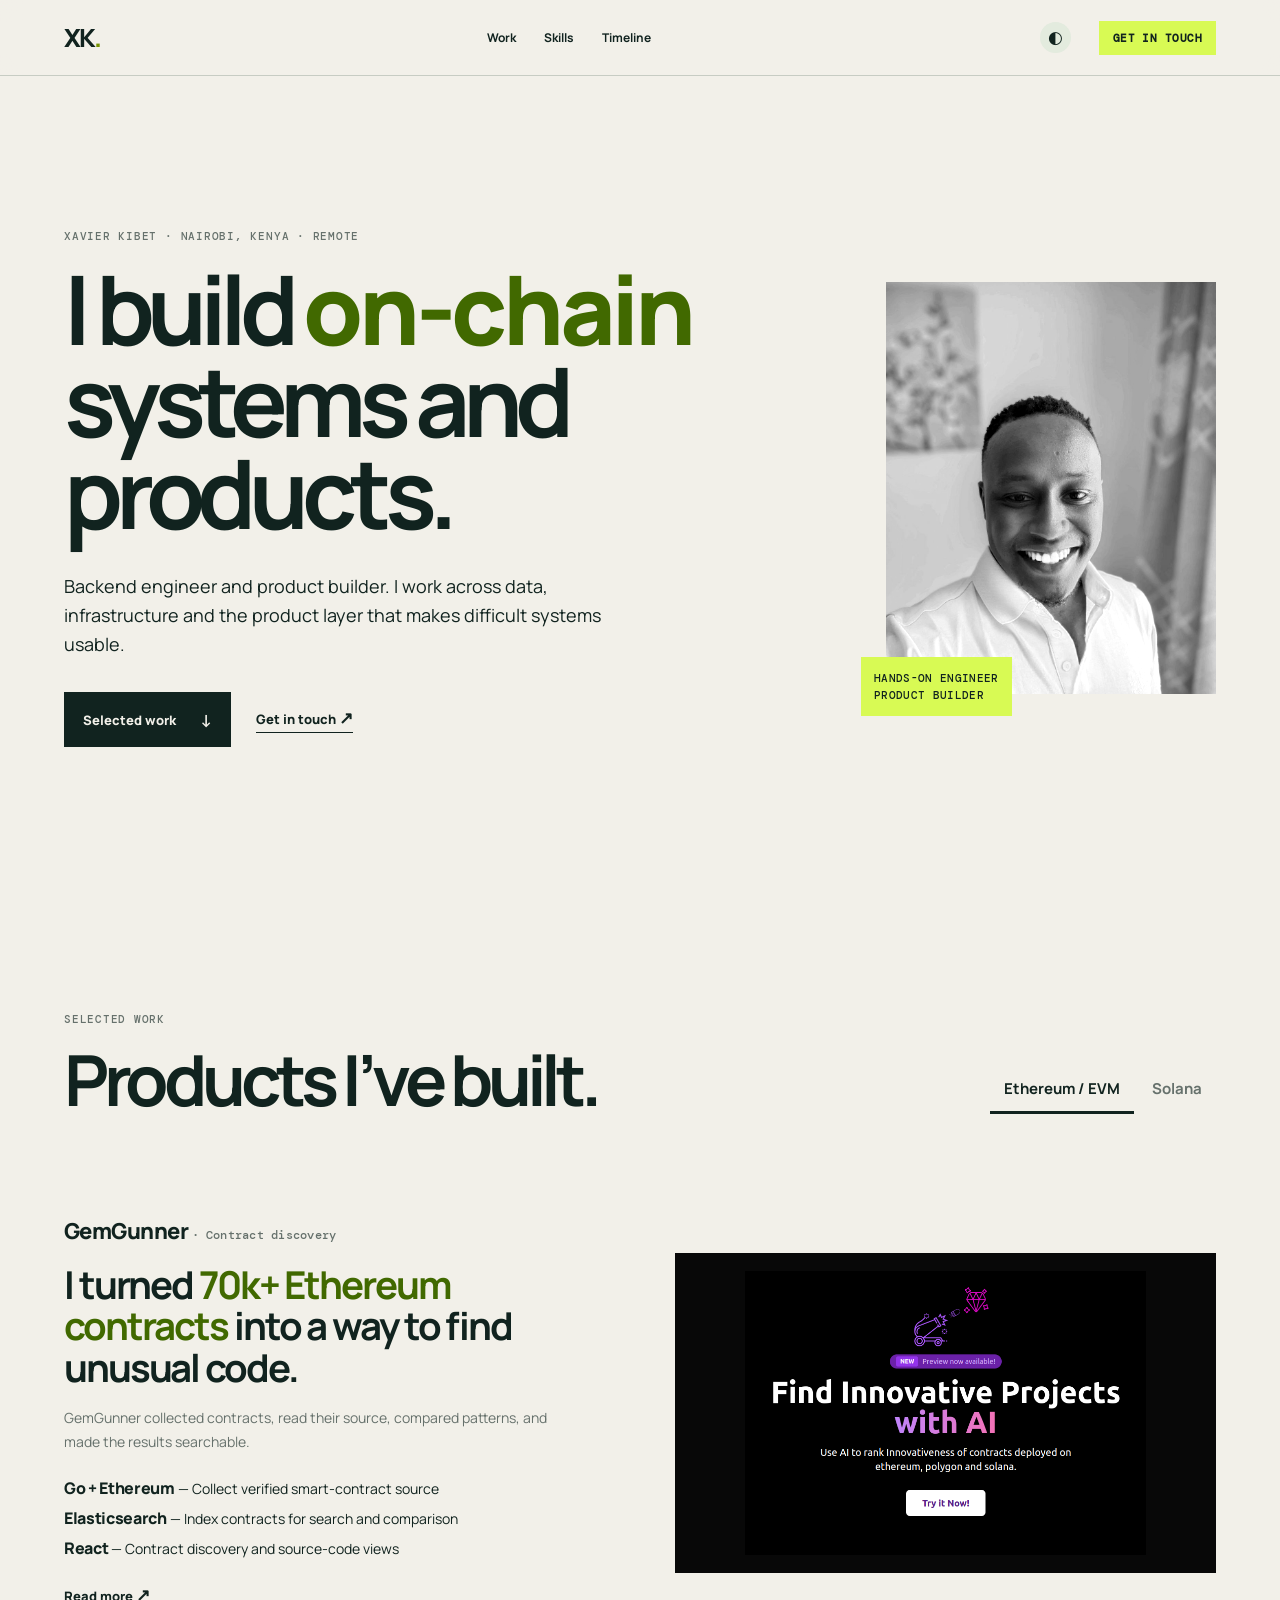
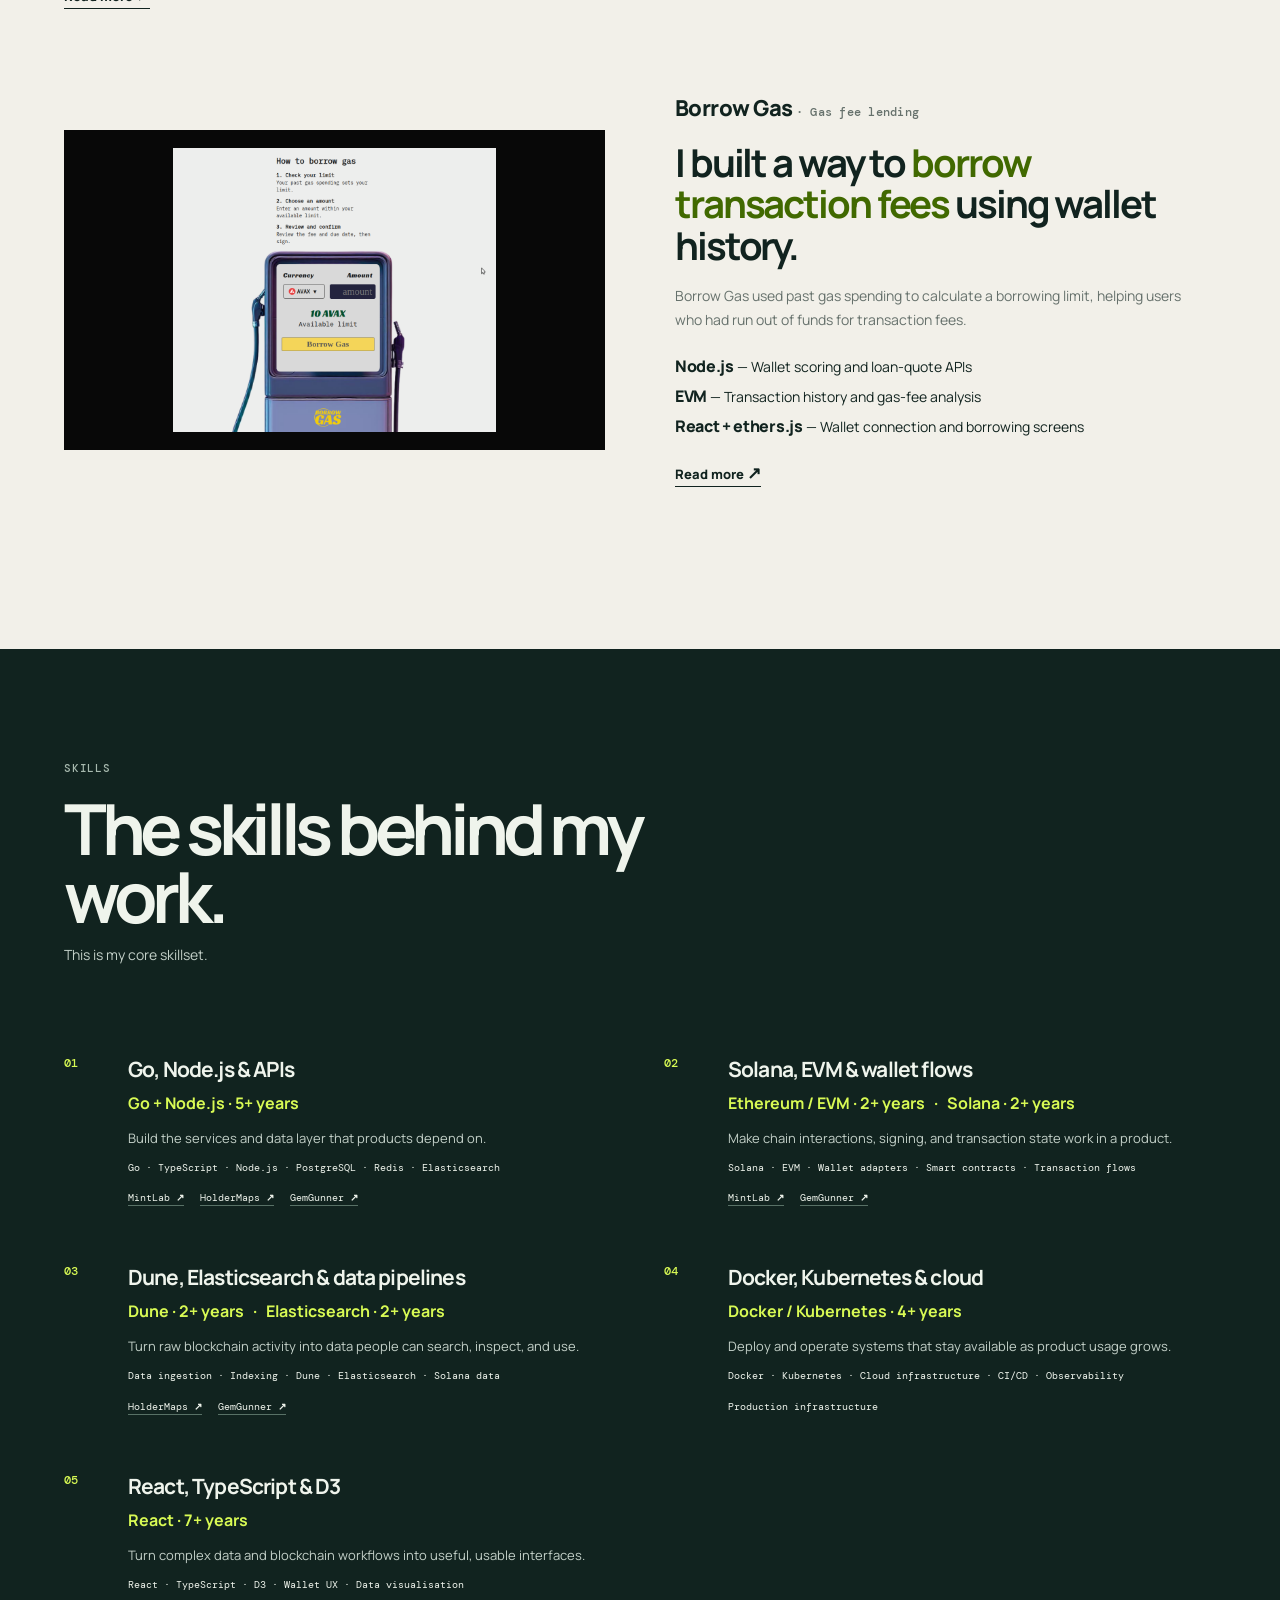
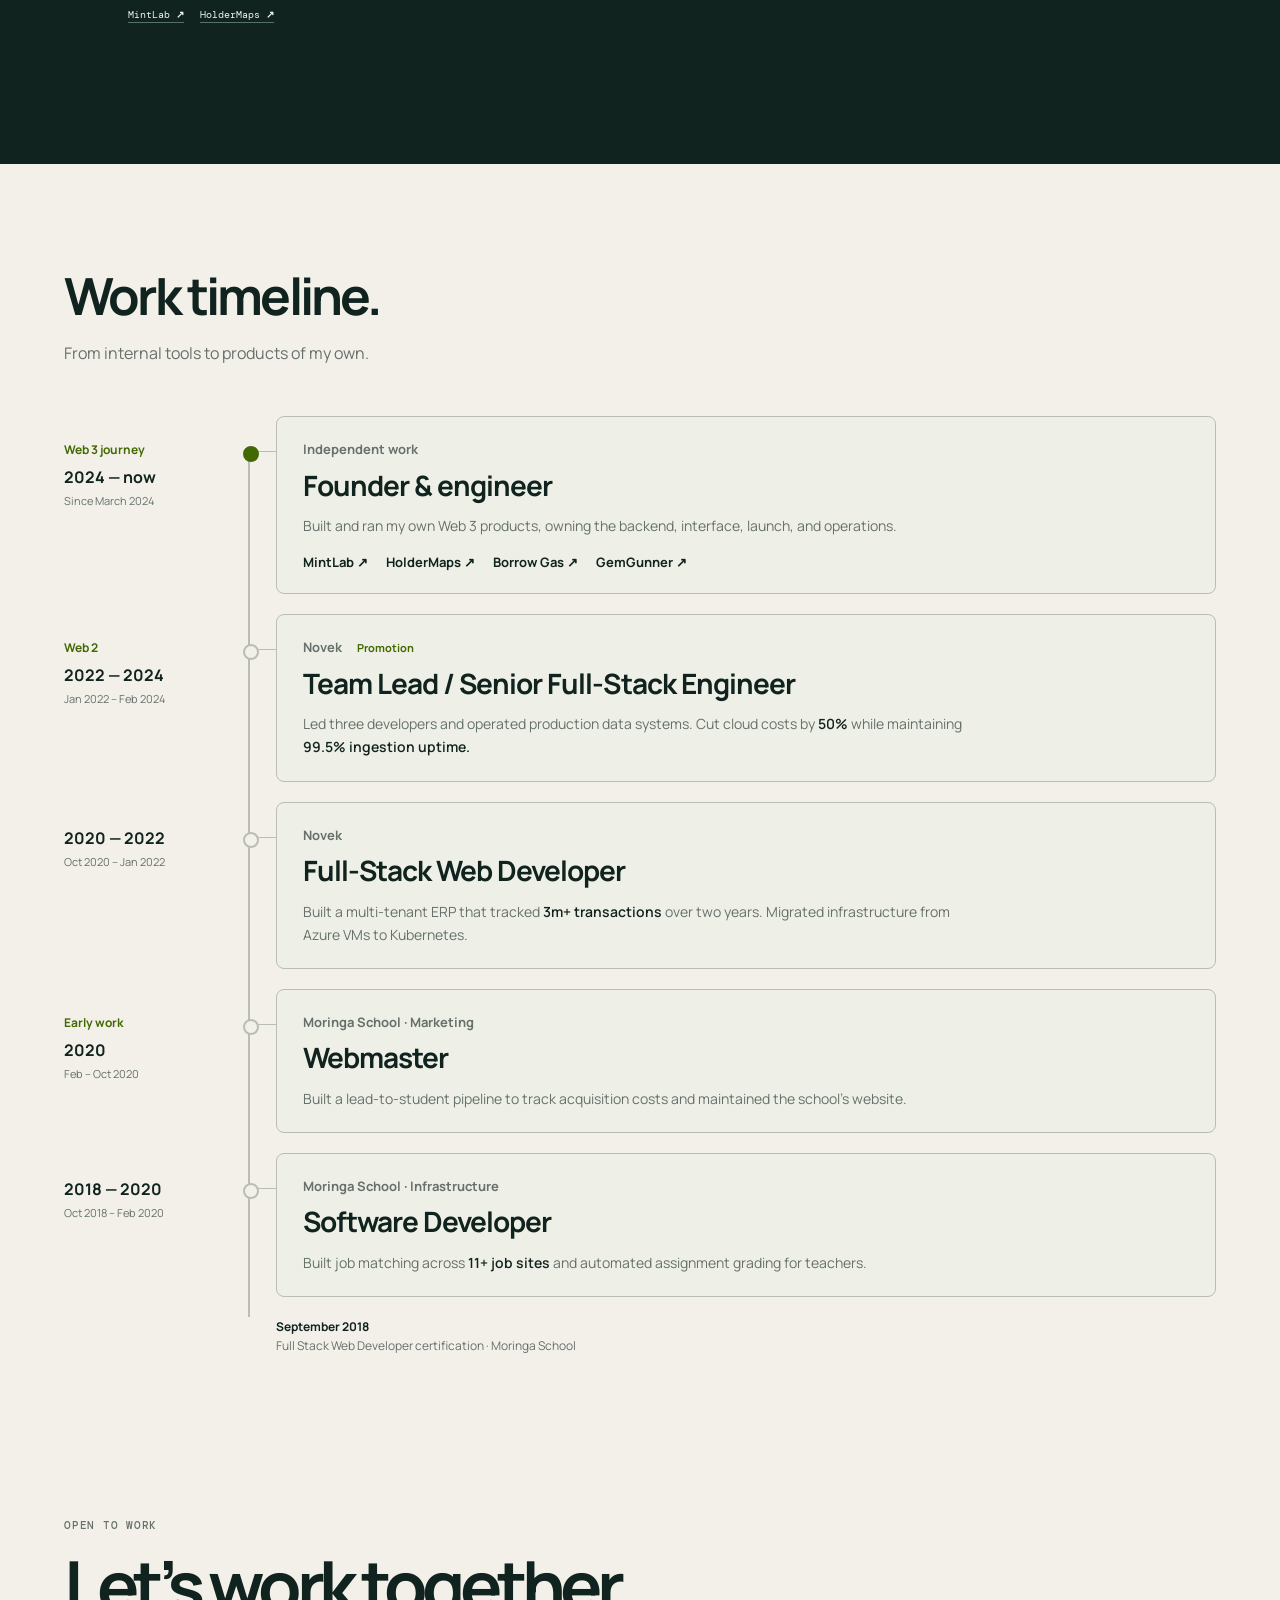
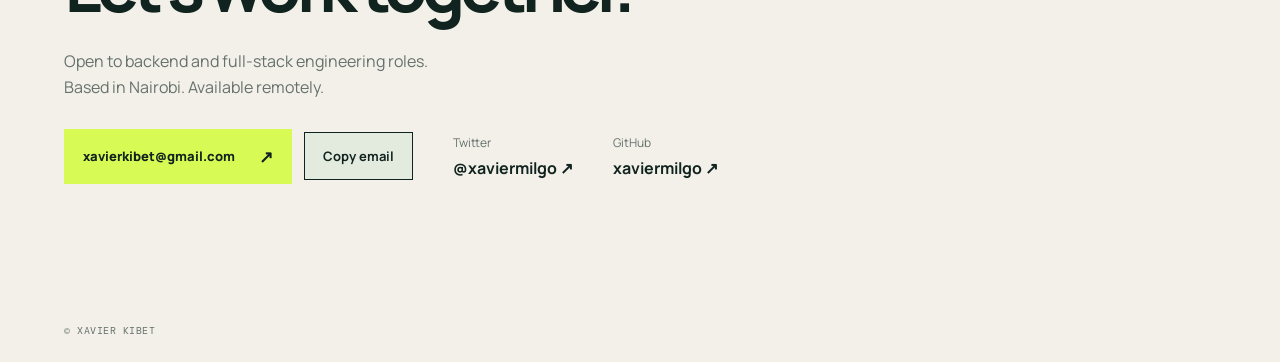
==== commit 4836a9d2: "Update Borrow Gas and HolderMaps backend labels" ====
--- a/index.html
+++ b/index.html
@@ -5,6 +5,9 @@
     <meta name="viewport" content="width=device-width, initial-scale=1.0" />
     <meta name="description" content="Xavier Kibet — backend engineer and product builder for on-chain systems." />
     <title>Xavier Kibet — Systems, data, and shipped products</title>
+    <link rel="icon" href="/favicon.ico" sizes="16x16 32x32 48x48" />
+    <link rel="icon" href="/favicon.svg" type="image/svg+xml" sizes="any" />
+    <link rel="apple-touch-icon" href="/apple-touch-icon.png" sizes="180x180" />
     <link rel="preconnect" href="https://fonts.googleapis.com" />
     <link rel="preconnect" href="https://fonts.gstatic.com" crossorigin />
     <link href="https://fonts.googleapis.com/css2?family=DM+Mono:wght@400;500&family=Manrope:wght@400;500;600;700;800&family=Playfair+Display:ital,wght@0,500;1,500&display=swap" rel="stylesheet" />
@@ -50,7 +53,7 @@
             <h3>I built a way to <mark>borrow transaction fees</mark> using wallet history.</h3>
             <p>Borrow Gas used past gas spending to calculate a borrowing limit, helping users who had run out of funds for transaction fees.</p>
             <ul class="project-skills" aria-label="Skills used in this project">
-              <li><strong>Go</strong><span>Wallet scoring and loan-quote APIs</span></li>
+              <li><strong>Node.js</strong><span>Wallet scoring and loan-quote APIs</span></li>
               <li><strong>EVM</strong><span>Transaction history and gas-fee analysis</span></li>
               <li><strong>React + ethers.js</strong><span>Wallet connection and borrowing screens</span></li>
             </ul>
@@ -62,7 +65,7 @@
         <section class="work-group" id="solana-work" aria-labelledby="solana-work-title">
           <h2 class="work-group-title" id="solana-work-title">Solana <span>2 projects</span></h2>
           <article class="project mintlab"><div class="project-copy"><p class="project-number">MintLab <span>· Memecoin launchpad</span></p><h3>I built a Solana address tool used for <mark>100+ token launches.</mark></h3><p>It searched for memorable token addresses, then took people through launch. A single RTX 3090 found seven-character matches in under five minutes.</p><ul class="project-skills" aria-label="Skills used in this project"><li><strong>Go</strong><span>Address-search and token-launch APIs</span></li><li><strong>Solana</strong><span>Wallet signing and token deployment</span></li><li><strong>React</strong><span>Search, payment and launch screens</span></li></ul><a class="inline-link" href="projects/mintlab/">Read more <b>↗</b></a></div><figure class="visual project-shot" tabindex="0" role="button" aria-label="Open image"><img src="projects/mintlab/assets/product-screen.png" alt="MintLab product interface" /></figure></article>
-          <article class="project holdermaps reverse"><div class="project-copy"><p class="project-number">HolderMaps <span>· Token ownership maps</span></p><h3>I made <mark>2m+ Solana wallet relationships</mark> easier to see.</h3><p>HolderMaps turned token ownership from a table of addresses into a visual map people could inspect.</p><ul class="project-skills" aria-label="Skills used in this project"><li><strong>Go + Dune</strong><span>Collect and process Solana ownership data</span></li><li><strong>Elasticsearch</strong><span>Index wallet relationships for lookup</span></li><li><strong>React + D3</strong><span>Interactive maps of token holders</span></li></ul><a class="inline-link" href="projects/holdermaps/">Read more <b>↗</b></a></div><figure class="visual project-shot" tabindex="0" role="button" aria-label="Open image"><img src="projects/holdermaps/assets/product-screen.png" alt="HolderMaps token ownership product interface" /></figure></article>
+          <article class="project holdermaps reverse"><div class="project-copy"><p class="project-number">HolderMaps <span>· Token ownership maps</span></p><h3>I made <mark>2m+ Solana wallet relationships</mark> easier to see.</h3><p>HolderMaps turned token ownership from a table of addresses into a visual map people could inspect.</p><ul class="project-skills" aria-label="Skills used in this project"><li><strong>Node.js + Dune</strong><span>Collect and process Solana ownership data</span></li><li><strong>Elasticsearch</strong><span>Index wallet relationships for lookup</span></li><li><strong>React + D3</strong><span>Interactive maps of token holders</span></li></ul><a class="inline-link" href="projects/holdermaps/">Read more <b>↗</b></a></div><figure class="visual project-shot" tabindex="0" role="button" aria-label="Open image"><img src="projects/holdermaps/assets/product-screen.png" alt="HolderMaps token ownership product interface" /></figure></article>
         </section>
       </section>
       <section id="skills" class="skills"><div class="wrap"><header class="section-heading"><p class="kicker">Skills</p><h2>The skills behind my work.</h2><p class="skills-intro">This is my core skillset.</p></header><ol class="skill-list"><li><span class="skill-count">01</span><div><h3>Go, Node.js &amp; APIs</h3><p class="experience-note"><strong>Go + Node.js · 5+ years</strong></p><p>Build the services and data layer that products depend on.</p><p class="skill-tech">Go · TypeScript · Node.js · PostgreSQL · Redis · Elasticsearch</p><div class="skill-projects"><a href="projects/mintlab/">MintLab <b>↗</b></a><a href="projects/holdermaps/">HolderMaps <b>↗</b></a><a href="projects/gemgunner/">GemGunner <b>↗</b></a></div></div></li><li><span class="skill-count">02</span><div><h3>Solana, EVM &amp; wallet flows</h3><p class="experience-note"><strong>Ethereum / EVM · 2+ years &nbsp; · &nbsp; Solana · 2+ years</strong></p><p>Make chain interactions, signing, and transaction state work in a product.</p><p class="skill-tech">Solana · EVM · Wallet adapters · Smart contracts · Transaction flows</p><div class="skill-projects"><a href="projects/mintlab/">MintLab <b>↗</b></a><a href="projects/gemgunner/">GemGunner <b>↗</b></a></div></div></li><li><span class="skill-count">03</span><div><h3>Dune, Elasticsearch &amp; data pipelines</h3><p class="experience-note"><strong>Dune · 2+ years &nbsp; · &nbsp; Elasticsearch · 2+ years</strong></p><p>Turn raw blockchain activity into data people can search, inspect, and use.</p><p class="skill-tech">Data ingestion · Indexing · Dune · Elasticsearch · Solana data</p><div class="skill-projects"><a href="projects/holdermaps/">HolderMaps <b>↗</b></a><a href="projects/gemgunner/">GemGunner <b>↗</b></a></div></div></li><li><span class="skill-count">04</span><div><h3>Docker, Kubernetes &amp; cloud</h3><p class="experience-note"><strong>Docker / Kubernetes · 4+ years</strong></p><p>Deploy and operate systems that stay available as product usage grows.</p><p class="skill-tech">Docker · Kubernetes · Cloud infrastructure · CI/CD · Observability</p><div class="skill-projects"><span>Production infrastructure</span></div></div></li><li><span class="skill-count">05</span><div><h3>React, TypeScript &amp; D3</h3><p class="experience-note"><strong>React · 7+ years</strong></p><p>Turn complex data and blockchain workflows into useful, usable interfaces.</p><p class="skill-tech">React · TypeScript · D3 · Wallet UX · Data visualisation</p><div class="skill-projects"><a href="projects/mintlab/">MintLab <b>↗</b></a><a href="projects/holdermaps/">HolderMaps <b>↗</b></a></div></div></li></ol></div></section>
